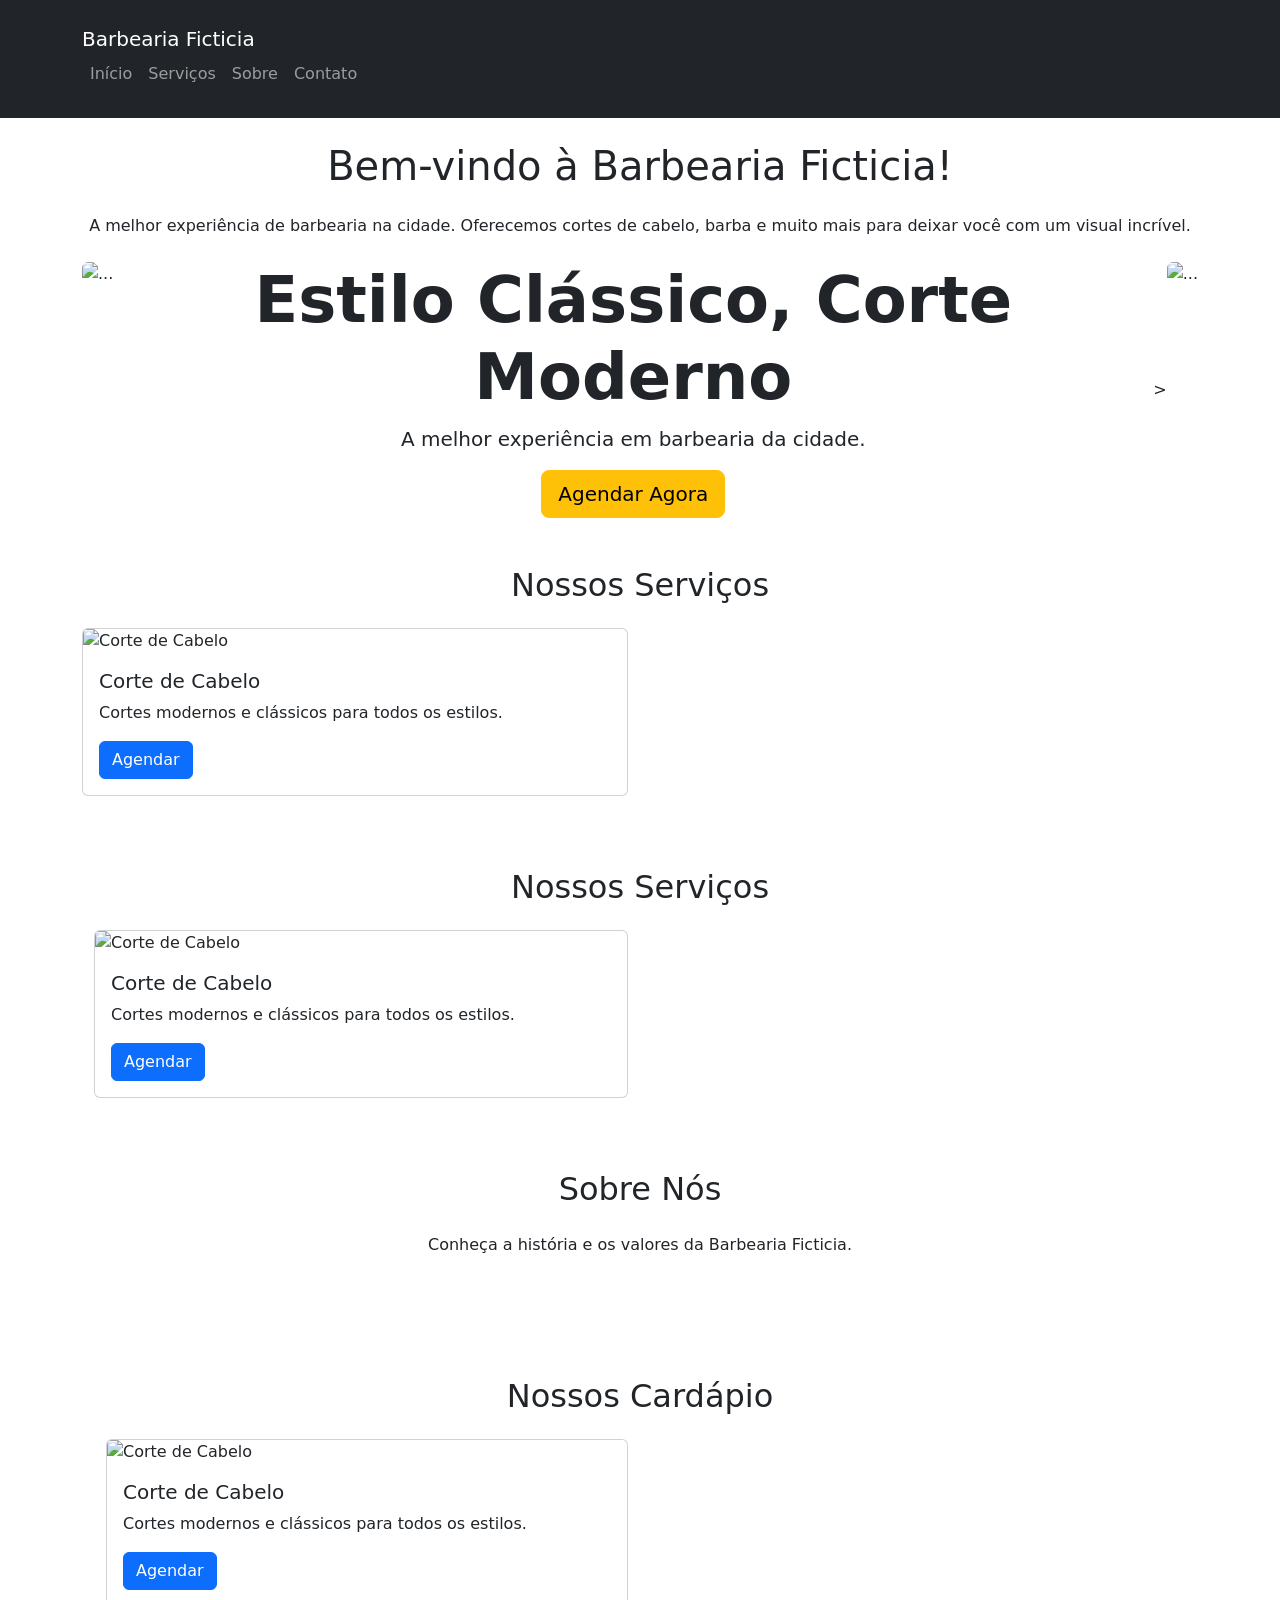
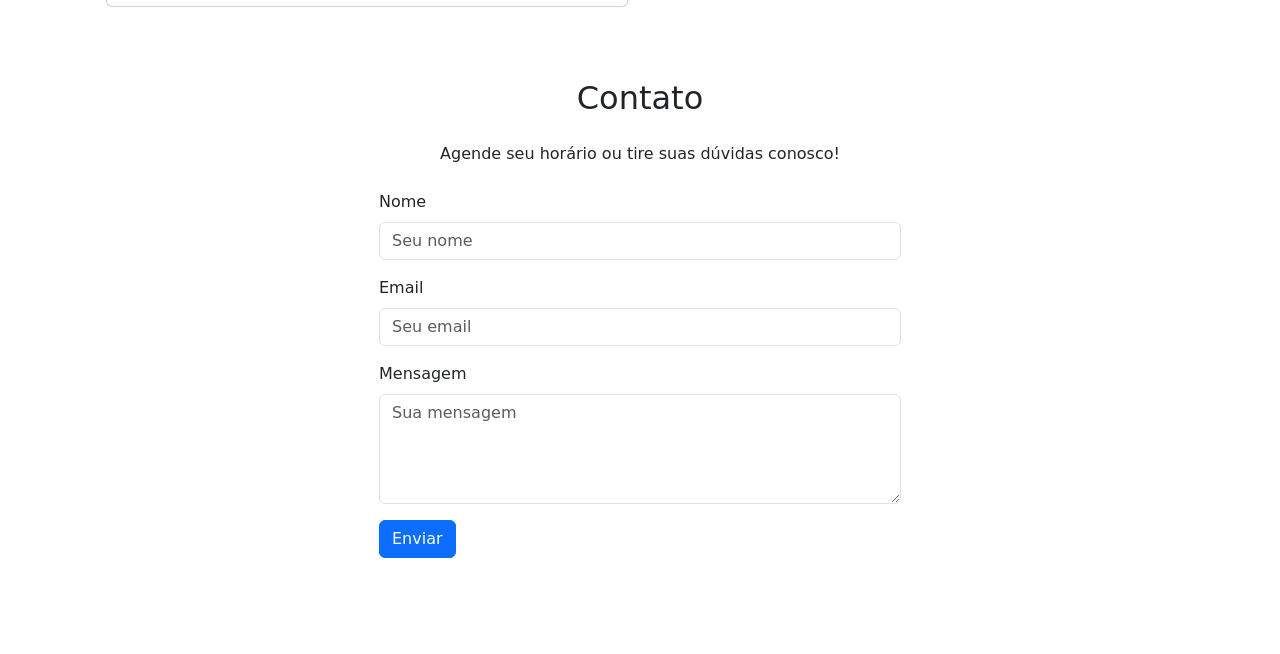
==== index.html @ 8ae256e9 "aula" ====
<!DOCTYPE html>
<html lang="pt-BR">
<head>
    <meta charset="UTF-8">
    <meta name="viewport" content="width=device-width, initial-scale=1.0">
    <title>Barbearia Ficticia</title>
<link href="https://cdn.jsdelivr.net/npm/bootstrap@5.3.8/dist/css/bootstrap.min.css" rel="stylesheet" integrity="sha384-sRIl4kxILFvY47J16cr9ZwB07vP4J8+LH7qKQnuqkuIAvNWLzeN8tE5YBujZqJLB" crossorigin="anonymous">
</head>
<body>
<header class="bg-dark text-white p-3">
    <nav class="navbar navbar-expand-lg navbar-dark bg-dark">
        <div class="container text-center">
            <div class="row">
                <div class="col-lg-2">
                <div class="col-lg-8">
                    <a class="navbar-brand text-white text-decoration-none align-items-center" href="#">Barbearia Ficticia</a>
                </div>
                <div class="col-lg-2"></div>
            </div>
            <button class="navbar-toggler" type="button" data-bs-toggle="collapse" data-bs-target="#navbarNav" aria-controls="navbarNav" aria-expanded="false" aria-label="Toggle navigation">
                <span class="navbar-toggler-icon"></span>
            </button>
            <div class="collapse navbar-collapse" id="navbarNav">
                <ul class="navbar-nav">
                    <li class="nav-item">
                        <a class="nav-link" href="#">Início</a>
                    </li>
                    <li class="nav-item">
                        <a class="nav-link" href="#">Serviços</a>
                    </li>
                    <li class="nav-item">
                        <a class="nav-link" href="#">Sobre</a>
                    </li>
                    <li class="nav-item">
                        <a class="nav-link" href="#">Contato</a>
                    </li>
                </ul>
                </div>
            </div>
            </div>
        </div>
    </nav>

</header>
    
<main>
  <article class="container mt-4">
    <h1 class="text-center mb-4">Bem-vindo à Barbearia Ficticia!</h1>
    <p class="text-center mb-4">A melhor experiência de barbearia na cidade. Oferecemos cortes de cabelo, barba e muito mais para deixar você com um visual incrível.</p>
<img src="https://encrypted-tbn0.gstatic.com/images?q=tbn:ANd9GcQ8zRMgiuRyLaY18v5u0yFc4EfwXg_uzpdDEA&s" class="rounded float-start" alt="...">
<img src="https://encrypted-tbn0.gstatic.com/images?q=tbn:ANd9GcQKwcvRf0Ow6KPp2TkeaIizF2BG5iXNCRZm2w&s" class="rounded float-end" alt="...">
</main>

<section id="home" class="hero d-flex align-items-center text-center">
        <div class="container">
            <h1 class="display-3 fw-bold">Estilo Clássico, Corte Moderno</h1>
            <p class="lead">A melhor experiência em barbearia da cidade.</p>
            <a href="#contato" class="btn btn-warning btn-lg">Agendar Agora</a>
        </div>>
    </section>

<section id="services" class="py-5">
        <div class="container">
            <h2 class="text-center mb-4">Nossos Serviços</h2>
            <div class="row">
                <div class="col-xl-6">
                    <div class="card mb-4">
                        <img src="https://encrypted-tbn0.gstatic.com/images?q=tbn:ANd9GcQ8zRMgiuRyLaY18v5u0yFc4EfwXg_uzpdDEA&s" class="card-img-top" alt="Corte de Cabelo">
                        <div class="card-body">
                            <h5 class="card-title">Corte de Cabelo</h5>
                            <p class="card-text">Cortes modernos e clássicos para todos os estilos.</p>
                            <a href="#contato" class="btn btn-primary">Agendar</a>
                        </div>
                    </div>
                </div>
                    </div>
<section id="services" class="py-5">
        <div class="container">
            <h2 class="text-center mb-4">Nossos Serviços</h2>
            <div class="row">
                <div class="col-xl-6">
                    <div class="card mb-4">
                        <img src="https://encrypted-tbn0.gstatic.com/images?q=tbn:ANd9GcQKwcvRf0Ow6KPp2TkeaIizF2BG5iXNCRZm2w&s" class="card-img-top" alt="Corte de Cabelo">
                        <div class="card-body">
                            <h5 class="card-title">Corte de Cabelo</h5>
                            <p class="card-text">Cortes modernos e clássicos para todos os estilos.</p>
                            <a href="#contato" class="btn btn-primary">Agendar</a>
                        </div>
                    </div>
                </div>
                    </div>
<section id="sobre" class="py-5">
        <div class="container">
            <h2 class="text-center mb-4">Sobre Nós</h2>
            <p class="text-center mb-4">Conheça a história e os valores da Barbearia Ficticia.</p>
        </div>
    </section>
<section id="card" class="py-5">
        <div class="container">
            <h2 class="text-center mb-4">Nossos Cardápio</h2>
            <div class="row">
                <div class="col-xl-6">
                    <div class="card mb-4">
                        <img src="https://encrypted-tbn0.gstatic.com/images?q=tbn:ANd9GcQ8zRMgiuRyLaY18v5u0yFc4EfwXg_uzpdDEA&s" class="card-img-top" alt="Corte de Cabelo">
                        <div class="card-body">
                            <h5 class="card-title">Corte de Cabelo</h5>
                            <p class="card-text">Cortes modernos e clássicos para todos os estilos.</p>
                            <a href="#contato" class="btn btn-primary">Agendar</a>
                        </div>
                    </div>
                </div>
            </div>
        </div>
    </section>
<section id="contato">
        <div class="container">
            <h2 class="text-center mb-4">Contato</h2>
            <p class="text-center mb-4">Agende seu horário ou tire suas dúvidas conosco!</p>
            <div class="row justify-content-center">
                <div class="col-md-6">
                    <form>
                        <div class="mb-3">
                            <label for="nome" class="form-label">Nome</label>
                            <input type="text" class="form-control" id="nome" placeholder="Seu nome">
                        </div>
                        <div class="mb-3">
                            <label for="email" class="form-label">Email</label>
                            <input type="email" class="form-control" id="email" placeholder="Seu email">
                        </div>
                        <div class="mb-3">
                            <label for="mensagem" class="form-label">Mensagem</label>
                            <textarea class="form-control" id="mensagem" rows="4" placeholder="Sua mensagem"></textarea>
                        </div>
                        <button type="submit" class="btn btn-primary">Enviar</button>
                    </form>
                </div>
            </div>
        </div>
    </section>

</body>
</html>
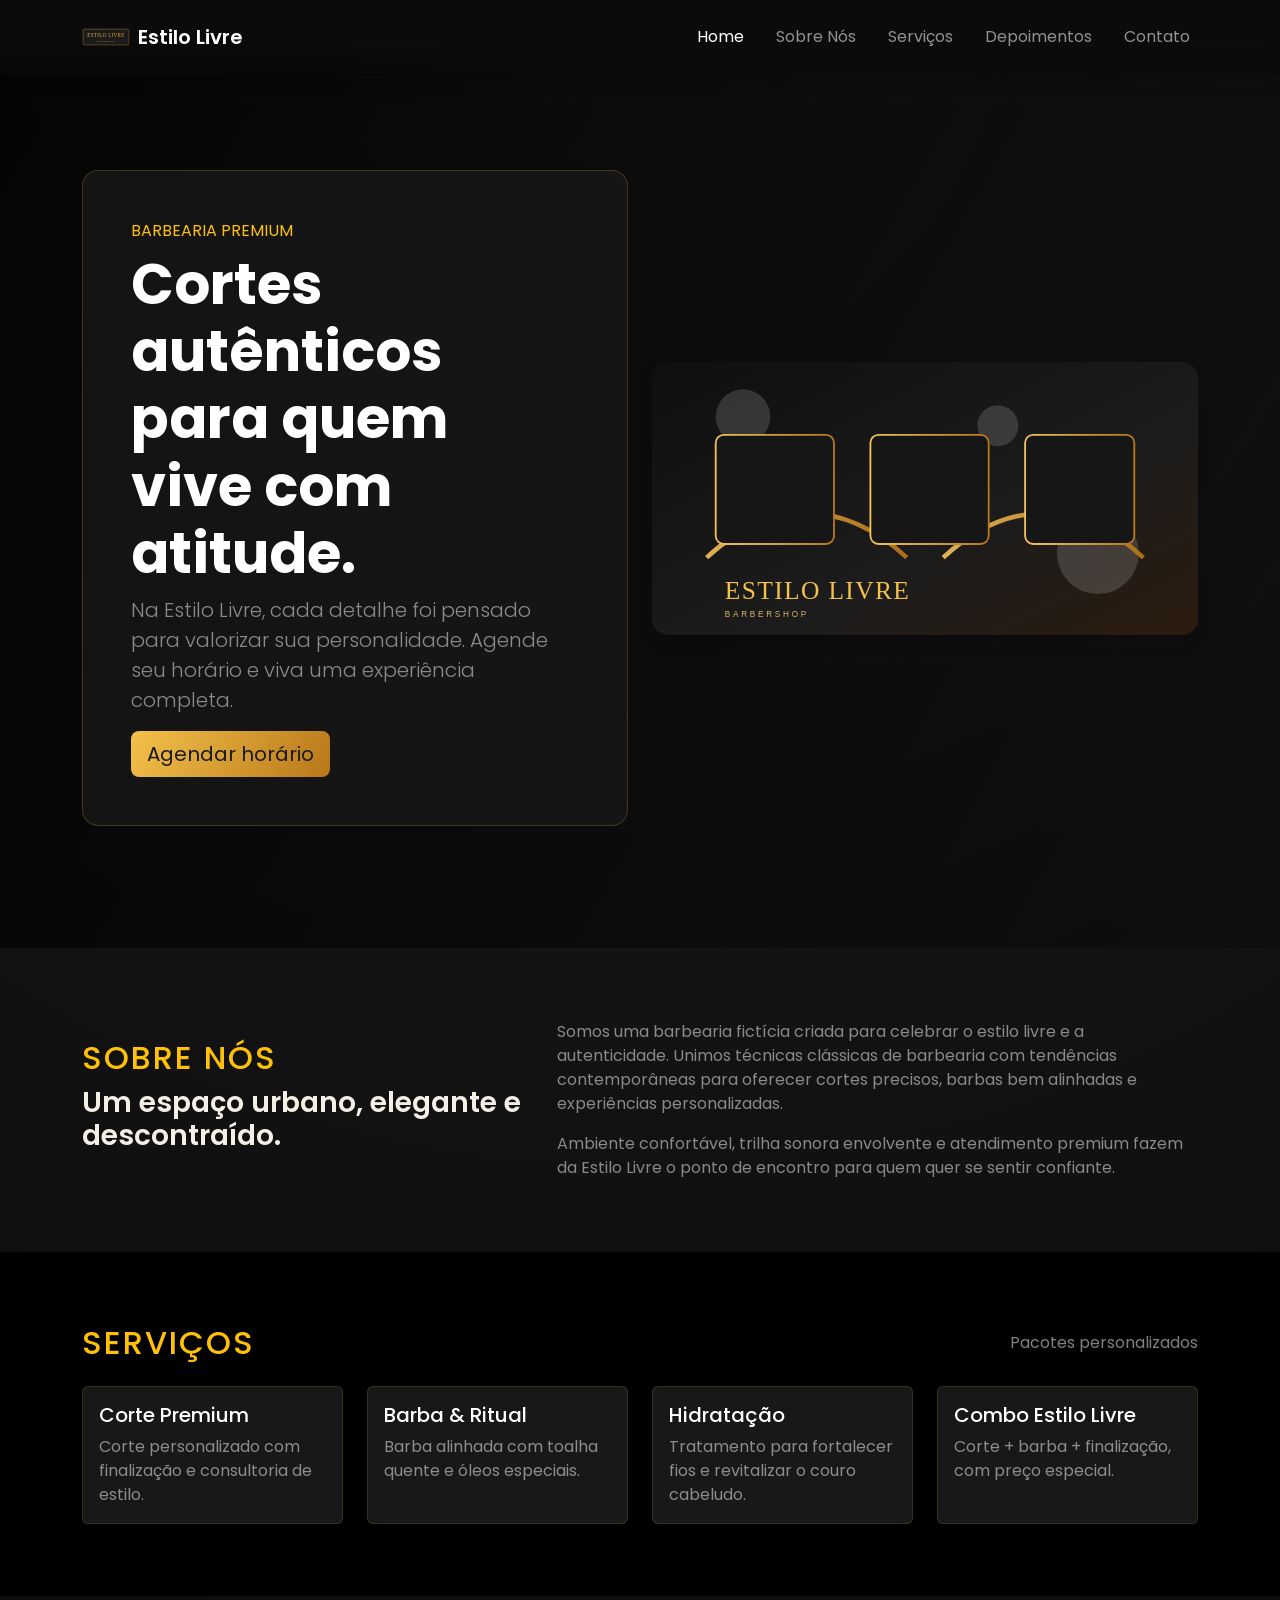
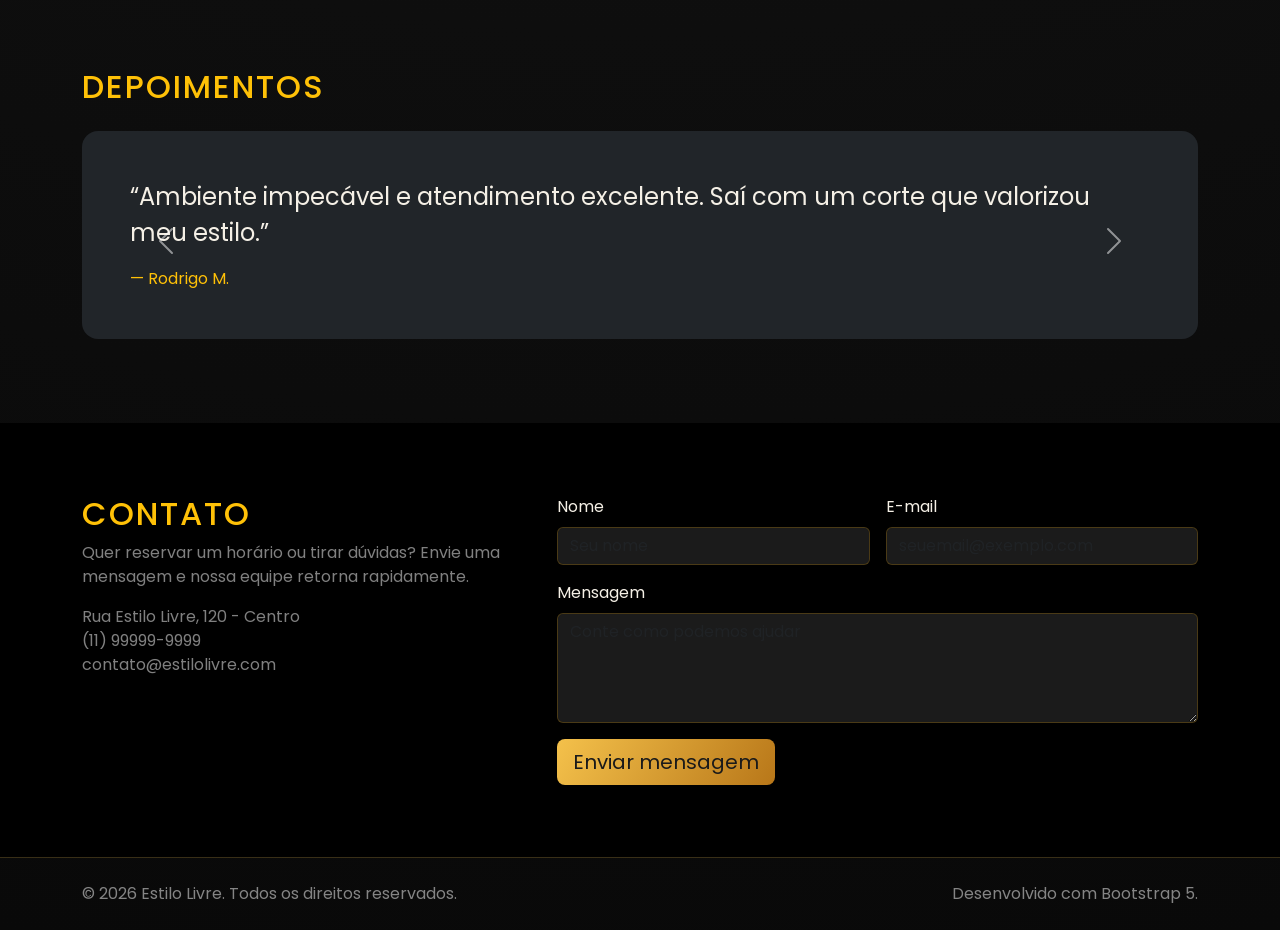
==== commit 6b20e3f5: "Socorro" ====
--- a/index.html
+++ b/index.html
@@ -1,142 +1,193 @@
-<!DOCTYPE html>
-<html lang="pt-BR">
-<head>
-    <meta charset="UTF-8">
-    <meta name="viewport" content="width=device-width, initial-scale=1.0">
-    <title>Barbearia Ficticia</title>
-<link href="https://cdn.jsdelivr.net/npm/bootstrap@5.3.8/dist/css/bootstrap.min.css" rel="stylesheet" integrity="sha384-sRIl4kxILFvY47J16cr9ZwB07vP4J8+LH7qKQnuqkuIAvNWLzeN8tE5YBujZqJLB" crossorigin="anonymous">
-</head>
-<body>
-<header class="bg-dark text-white p-3">
-    <nav class="navbar navbar-expand-lg navbar-dark bg-dark">
-        <div class="container text-center">
-            <div class="row">
-                <div class="col-lg-2">
-                <div class="col-lg-8">
-                    <a class="navbar-brand text-white text-decoration-none align-items-center" href="#">Barbearia Ficticia</a>
+﻿<!doctype html>
+<html lang="pt-br">
+  <head>
+    <meta charset="utf-8">
+    <meta name="viewport" content="width=device-width, initial-scale=1">
+    <title>Estilo Livre | Barbearia</title>
+    <link rel="preconnect" href="https://fonts.googleapis.com">
+    <link rel="preconnect" href="https://fonts.gstatic.com" crossorigin>
+    <link href="https://fonts.googleapis.com/css2?family=Poppins:wght@300;400;500;600;700&display=swap" rel="stylesheet">
+    <link href="https://cdn.jsdelivr.net/npm/bootstrap@5.3.3/dist/css/bootstrap.min.css" rel="stylesheet">
+    <link href="css/style.css" rel="stylesheet">
+  </head>
+  <body>
+    <header class="navbar navbar-expand-lg navbar-dark fixed-top shadow">
+      <div class="container">
+        <a class="navbar-brand d-flex align-items-center gap-2" href="#home">
+          <img src="img/logo.svg" alt="Logo Estilo Livre" width="48" height="48">
+          <span class="fw-semibold">Estilo Livre</span>
+        </a>
+        <button class="navbar-toggler" type="button" data-bs-toggle="collapse" data-bs-target="#menu" aria-controls="menu" aria-expanded="false" aria-label="Alternar navegação">
+          <span class="navbar-toggler-icon"></span>
+        </button>
+        <nav class="collapse navbar-collapse justify-content-end" id="menu">
+          <ul class="navbar-nav gap-lg-3">
+            <li class="nav-item"><a class="nav-link" href="#home">Home</a></li>
+            <li class="nav-item"><a class="nav-link" href="#sobre">Sobre Nós</a></li>
+            <li class="nav-item"><a class="nav-link" href="#servicos">Serviços</a></li>
+            <li class="nav-item"><a class="nav-link" href="#depoimentos">Depoimentos</a></li>
+            <li class="nav-item"><a class="nav-link" href="#contato">Contato</a></li>
+          </ul>
+        </nav>
+      </div>
+    </header>
+
+    <main class="pt-5" data-bs-spy="scroll" data-bs-target="#menu" tabindex="0">
+      <section id="home" class="hero min-vh-100 d-flex align-items-center text-white">
+        <div class="container py-5">
+          <div class="row align-items-center g-4">
+            <div class="col-lg-6">
+              <div class="hero-card p-4 p-lg-5 rounded-4">
+                <p class="text-uppercase text-warning mb-2">Barbearia premium</p>
+                <h1 class="display-4 fw-bold">Cortes autênticos para quem vive com atitude.</h1>
+                <p class="lead text-white-50">Na Estilo Livre, cada detalhe foi pensado para valorizar sua personalidade. Agende seu horário e viva uma experiência completa.</p>
+                <a class="btn btn-accent btn-lg" href="#contato">Agendar horário</a>
+              </div>
+            </div>
+            <div class="col-lg-6">
+              <img class="img-fluid rounded-4 shadow" src="img/hero.svg" alt="Interior moderno da barbearia">
+            </div>
+          </div>
+        </div>
+      </section>
+
+      <section id="sobre" class="py-5">
+        <div class="container py-4">
+          <div class="row align-items-center g-4">
+            <div class="col-lg-5">
+              <h2 class="section-title text-warning">Sobre nós</h2>
+              <h3 class="fw-semibold">Um espaço urbano, elegante e descontraído.</h3>
+            </div>
+            <div class="col-lg-7">
+              <p class="text-white-50">Somos uma barbearia fictícia criada para celebrar o estilo livre e a autenticidade. Unimos técnicas clássicas de barbearia com tendências contemporâneas para oferecer cortes precisos, barbas bem alinhadas e experiências personalizadas.</p>
+              <p class="text-white-50 mb-0">Ambiente confortável, trilha sonora envolvente e atendimento premium fazem da Estilo Livre o ponto de encontro para quem quer se sentir confiante.</p>
+            </div>
+          </div>
+        </div>
+      </section>
+
+      <section id="servicos" class="py-5 bg-black">
+        <div class="container py-4">
+          <div class="d-flex justify-content-between align-items-center mb-4">
+            <h2 class="section-title text-warning mb-0">Serviços</h2>
+            <span class="text-white-50">Pacotes personalizados</span>
+          </div>
+          <div class="row g-4">
+            <div class="col-md-6 col-lg-3">
+              <div class="card service-card h-100 text-white">
+                <div class="card-body">
+                  <h5 class="card-title">Corte Premium</h5>
+                  <p class="card-text text-white-50">Corte personalizado com finalização e consultoria de estilo.</p>
                 </div>
-                <div class="col-lg-2"></div>
+              </div>
             </div>
-            <button class="navbar-toggler" type="button" data-bs-toggle="collapse" data-bs-target="#navbarNav" aria-controls="navbarNav" aria-expanded="false" aria-label="Toggle navigation">
-                <span class="navbar-toggler-icon"></span>
+            <div class="col-md-6 col-lg-3">
+              <div class="card service-card h-100 text-white">
+                <div class="card-body">
+                  <h5 class="card-title">Barba & Ritual</h5>
+                  <p class="card-text text-white-50">Barba alinhada com toalha quente e óleos especiais.</p>
+                </div>
+              </div>
+            </div>
+            <div class="col-md-6 col-lg-3">
+              <div class="card service-card h-100 text-white">
+                <div class="card-body">
+                  <h5 class="card-title">Hidratação</h5>
+                  <p class="card-text text-white-50">Tratamento para fortalecer fios e revitalizar o couro cabeludo.</p>
+                </div>
+              </div>
+            </div>
+            <div class="col-md-6 col-lg-3">
+              <div class="card service-card h-100 text-white">
+                <div class="card-body">
+                  <h5 class="card-title">Combo Estilo Livre</h5>
+                  <p class="card-text text-white-50">Corte + barba + finalização, com preço especial.</p>
+                </div>
+              </div>
+            </div>
+          </div>
+        </div>
+      </section>
+
+      <section id="depoimentos" class="py-5">
+        <div class="container py-4">
+          <h2 class="section-title text-warning mb-4">Depoimentos</h2>
+          <div id="carouselDepoimentos" class="carousel slide" data-bs-ride="carousel">
+            <div class="carousel-inner">
+              <div class="carousel-item active">
+                <div class="p-4 p-lg-5 rounded-4 bg-dark">
+                  <p class="fs-4">“Ambiente impecável e atendimento excelente. Saí com um corte que valorizou meu estilo.”</p>
+                  <p class="text-warning mb-0">— Rodrigo M.</p>
+                </div>
+              </div>
+              <div class="carousel-item">
+                <div class="p-4 p-lg-5 rounded-4 bg-dark">
+                  <p class="fs-4">“A barba ficou perfeita e o ritual com toalha quente é sensacional.”</p>
+                  <p class="text-warning mb-0">— Camila S.</p>
+                </div>
+              </div>
+              <div class="carousel-item">
+                <div class="p-4 p-lg-5 rounded-4 bg-dark">
+                  <p class="fs-4">“Time muito atencioso. A experiência inteira transmite sofisticação.”</p>
+                  <p class="text-warning mb-0">— Felipe R.</p>
+                </div>
+              </div>
+            </div>
+            <button class="carousel-control-prev" type="button" data-bs-target="#carouselDepoimentos" data-bs-slide="prev">
+              <span class="carousel-control-prev-icon" aria-hidden="true"></span>
+              <span class="visually-hidden">Anterior</span>
             </button>
-            <div class="collapse navbar-collapse" id="navbarNav">
-                <ul class="navbar-nav">
-                    <li class="nav-item">
-                        <a class="nav-link" href="#">Início</a>
-                    </li>
-                    <li class="nav-item">
-                        <a class="nav-link" href="#">Serviços</a>
-                    </li>
-                    <li class="nav-item">
-                        <a class="nav-link" href="#">Sobre</a>
-                    </li>
-                    <li class="nav-item">
-                        <a class="nav-link" href="#">Contato</a>
-                    </li>
-                </ul>
+            <button class="carousel-control-next" type="button" data-bs-target="#carouselDepoimentos" data-bs-slide="next">
+              <span class="carousel-control-next-icon" aria-hidden="true"></span>
+              <span class="visually-hidden">Próximo</span>
+            </button>
+          </div>
+        </div>
+      </section>
+
+      <section id="contato" class="py-5 bg-black">
+        <div class="container py-4">
+          <div class="row g-4">
+            <div class="col-lg-5">
+              <h2 class="section-title text-warning">Contato</h2>
+              <p class="text-white-50">Quer reservar um horário ou tirar dúvidas? Envie uma mensagem e nossa equipe retorna rapidamente.</p>
+              <ul class="list-unstyled text-white-50">
+                <li>Rua Estilo Livre, 120 - Centro</li>
+                <li>(11) 99999-9999</li>
+                <li>contato@estilolivre.com</li>
+              </ul>
+            </div>
+            <div class="col-lg-7">
+              <form class="row g-3">
+                <div class="col-md-6">
+                  <label for="nome" class="form-label">Nome</label>
+                  <input type="text" class="form-control" id="nome" placeholder="Seu nome">
                 </div>
+                <div class="col-md-6">
+                  <label for="email" class="form-label">E-mail</label>
+                  <input type="email" class="form-control" id="email" placeholder="seuemail@exemplo.com">
+                </div>
+                <div class="col-12">
+                  <label for="mensagem" class="form-label">Mensagem</label>
+                  <textarea class="form-control" id="mensagem" rows="4" placeholder="Conte como podemos ajudar"></textarea>
+                </div>
+                <div class="col-12">
+                  <button type="submit" class="btn btn-accent btn-lg">Enviar mensagem</button>
+                </div>
+              </form>
             </div>
-            </div>
+          </div>
         </div>
-    </nav>
+      </section>
+    </main>
 
-</header>
-    
-<main>
-  <article class="container mt-4">
-    <h1 class="text-center mb-4">Bem-vindo à Barbearia Ficticia!</h1>
-    <p class="text-center mb-4">A melhor experiência de barbearia na cidade. Oferecemos cortes de cabelo, barba e muito mais para deixar você com um visual incrível.</p>
-<img src="https://encrypted-tbn0.gstatic.com/images?q=tbn:ANd9GcQ8zRMgiuRyLaY18v5u0yFc4EfwXg_uzpdDEA&s" class="rounded float-start" alt="...">
-<img src="https://encrypted-tbn0.gstatic.com/images?q=tbn:ANd9GcQKwcvRf0Ow6KPp2TkeaIizF2BG5iXNCRZm2w&s" class="rounded float-end" alt="...">
-</main>
+    <footer class="py-4">
+      <div class="container d-flex flex-column flex-md-row align-items-center justify-content-between">
+        <span class="text-white-50">© 2026 Estilo Livre. Todos os direitos reservados.</span>
+        <span class="text-white-50">Desenvolvido com Bootstrap 5.</span>
+      </div>
+    </footer>
 
-<section id="home" class="hero d-flex align-items-center text-center">
-        <div class="container">
-            <h1 class="display-3 fw-bold">Estilo Clássico, Corte Moderno</h1>
-            <p class="lead">A melhor experiência em barbearia da cidade.</p>
-            <a href="#contato" class="btn btn-warning btn-lg">Agendar Agora</a>
-        </div>>
-    </section>
-
-<section id="services" class="py-5">
-        <div class="container">
-            <h2 class="text-center mb-4">Nossos Serviços</h2>
-            <div class="row">
-                <div class="col-xl-6">
-                    <div class="card mb-4">
-                        <img src="https://encrypted-tbn0.gstatic.com/images?q=tbn:ANd9GcQ8zRMgiuRyLaY18v5u0yFc4EfwXg_uzpdDEA&s" class="card-img-top" alt="Corte de Cabelo">
-                        <div class="card-body">
-                            <h5 class="card-title">Corte de Cabelo</h5>
-                            <p class="card-text">Cortes modernos e clássicos para todos os estilos.</p>
-                            <a href="#contato" class="btn btn-primary">Agendar</a>
-                        </div>
-                    </div>
-                </div>
-                    </div>
-<section id="services" class="py-5">
-        <div class="container">
-            <h2 class="text-center mb-4">Nossos Serviços</h2>
-            <div class="row">
-                <div class="col-xl-6">
-                    <div class="card mb-4">
-                        <img src="https://encrypted-tbn0.gstatic.com/images?q=tbn:ANd9GcQKwcvRf0Ow6KPp2TkeaIizF2BG5iXNCRZm2w&s" class="card-img-top" alt="Corte de Cabelo">
-                        <div class="card-body">
-                            <h5 class="card-title">Corte de Cabelo</h5>
-                            <p class="card-text">Cortes modernos e clássicos para todos os estilos.</p>
-                            <a href="#contato" class="btn btn-primary">Agendar</a>
-                        </div>
-                    </div>
-                </div>
-                    </div>
-<section id="sobre" class="py-5">
-        <div class="container">
-            <h2 class="text-center mb-4">Sobre Nós</h2>
-            <p class="text-center mb-4">Conheça a história e os valores da Barbearia Ficticia.</p>
-        </div>
-    </section>
-<section id="card" class="py-5">
-        <div class="container">
-            <h2 class="text-center mb-4">Nossos Cardápio</h2>
-            <div class="row">
-                <div class="col-xl-6">
-                    <div class="card mb-4">
-                        <img src="https://encrypted-tbn0.gstatic.com/images?q=tbn:ANd9GcQ8zRMgiuRyLaY18v5u0yFc4EfwXg_uzpdDEA&s" class="card-img-top" alt="Corte de Cabelo">
-                        <div class="card-body">
-                            <h5 class="card-title">Corte de Cabelo</h5>
-                            <p class="card-text">Cortes modernos e clássicos para todos os estilos.</p>
-                            <a href="#contato" class="btn btn-primary">Agendar</a>
-                        </div>
-                    </div>
-                </div>
-            </div>
-        </div>
-    </section>
-<section id="contato">
-        <div class="container">
-            <h2 class="text-center mb-4">Contato</h2>
-            <p class="text-center mb-4">Agende seu horário ou tire suas dúvidas conosco!</p>
-            <div class="row justify-content-center">
-                <div class="col-md-6">
-                    <form>
-                        <div class="mb-3">
-                            <label for="nome" class="form-label">Nome</label>
-                            <input type="text" class="form-control" id="nome" placeholder="Seu nome">
-                        </div>
-                        <div class="mb-3">
-                            <label for="email" class="form-label">Email</label>
-                            <input type="email" class="form-control" id="email" placeholder="Seu email">
-                        </div>
-                        <div class="mb-3">
-                            <label for="mensagem" class="form-label">Mensagem</label>
-                            <textarea class="form-control" id="mensagem" rows="4" placeholder="Sua mensagem"></textarea>
-                        </div>
-                        <button type="submit" class="btn btn-primary">Enviar</button>
-                    </form>
-                </div>
-            </div>
-        </div>
-    </section>
-
-</body>
-</html>+    <script src="https://cdn.jsdelivr.net/npm/bootstrap@5.3.3/dist/js/bootstrap.bundle.min.js"></script>
+  </body>
+</html>
--- a/css/style.css
+++ b/css/style.css
@@ -0,0 +1,58 @@
+﻿:root {
+  --el-bg: #0f0f0f;
+  --el-surface: #181818;
+  --el-accent: #f4c14b;
+  --el-accent-dark: #b87719;
+  --el-text: #f5f0e6;
+}
+
+body {
+  font-family: "Poppins", "Segoe UI", sans-serif;
+  background: radial-gradient(circle at top, #1c1c1c 0%, #0f0f0f 55%, #090909 100%);
+  color: var(--el-text);
+}
+
+.navbar {
+  background: rgba(10, 10, 10, 0.9);
+  backdrop-filter: blur(6px);
+}
+
+.hero {
+  background: linear-gradient(120deg, rgba(0, 0, 0, 0.78), rgba(0, 0, 0, 0.2));
+}
+
+.hero-card {
+  background: rgba(24, 24, 24, 0.8);
+  border: 1px solid rgba(244, 193, 75, 0.2);
+}
+
+.section-title {
+  letter-spacing: 2px;
+  text-transform: uppercase;
+}
+
+.service-card {
+  background: var(--el-surface);
+  border: 1px solid rgba(244, 193, 75, 0.15);
+}
+
+.carousel-item {
+  min-height: 220px;
+}
+
+.form-control,
+.form-control:focus {
+  background-color: #1b1b1b;
+  border-color: rgba(244, 193, 75, 0.3);
+  color: var(--el-text);
+}
+
+.btn-accent {
+  background: linear-gradient(120deg, var(--el-accent), var(--el-accent-dark));
+  color: #1a1a1a;
+  border: none;
+}
+
+footer {
+  border-top: 1px solid rgba(244, 193, 75, 0.2);
+}
